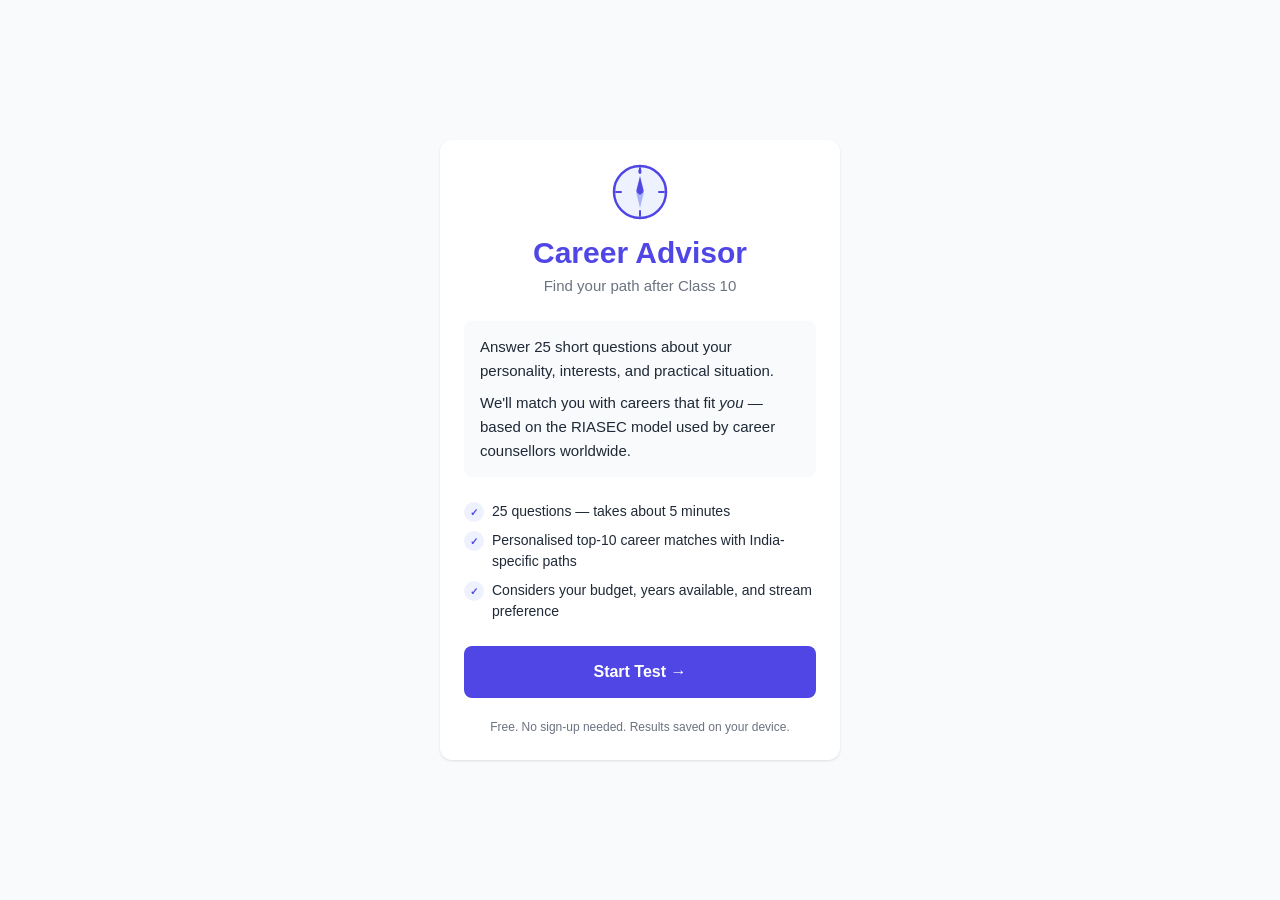
==== index.html @ 5b6258b9 "Initial commit: Career Compass — Class 10 career advisor app - 457 professions parsed from professio" ====
<!DOCTYPE html>
<html lang="en">
<head>
  <meta charset="UTF-8">
  <meta name="viewport" content="width=device-width, initial-scale=1.0">
  <meta name="description" content="Career Advisor — Find your path after Class 10. A free career aptitude test for Indian students.">
  <title>Career Advisor — Find your path after Class 10</title>
  <link rel="stylesheet" href="styles/main.css">
  <style>
    /* Landing-specific tweaks */
    .hero-icon { color: var(--primary); margin-bottom: 0.5rem; }
    .start-link { display: block; text-decoration: none; }
    .features {
      display: flex;
      flex-direction: column;
      gap: 0.5rem;
      margin-bottom: 1.5rem;
      text-align: left;
    }
    .feature-item {
      display: flex;
      align-items: flex-start;
      gap: 0.5rem;
      font-size: 0.875rem;
      color: var(--text);
    }
    .feature-icon {
      flex-shrink: 0;
      width: 20px;
      height: 20px;
      background: var(--primary-light);
      border-radius: 50%;
      display: flex;
      align-items: center;
      justify-content: center;
      font-size: 0.625rem;
      color: var(--primary);
      font-weight: 700;
      margin-top: 1px;
    }
    .footer-note {
      font-size: 0.75rem;
      color: var(--muted);
      margin-top: 1.25rem;
    }
  </style>
</head>
<body>
  <div class="page-center">
    <div class="card landing-card">

      <!-- Compass SVG Logo -->
      <div class="logo-wrap hero-icon">
        <svg width="56" height="56" viewBox="0 0 56 56" fill="none" xmlns="http://www.w3.org/2000/svg" aria-hidden="true">
          <circle cx="28" cy="28" r="26" stroke="#4F46E5" stroke-width="2.5" fill="#EEF2FF"/>
          <circle cx="28" cy="28" r="3" fill="#4F46E5"/>
          <!-- Outer ring tick marks -->
          <line x1="28" y1="4"  x2="28" y2="9"  stroke="#4F46E5" stroke-width="2" stroke-linecap="round"/>
          <line x1="28" y1="47" x2="28" y2="52" stroke="#4F46E5" stroke-width="2" stroke-linecap="round"/>
          <line x1="4"  y1="28" x2="9"  y2="28" stroke="#4F46E5" stroke-width="2" stroke-linecap="round"/>
          <line x1="47" y1="28" x2="52" y2="28" stroke="#4F46E5" stroke-width="2" stroke-linecap="round"/>
          <!-- Compass needle — north (indigo) -->
          <polygon points="28,12 24,28 28,25 32,28" fill="#4F46E5"/>
          <!-- Compass needle — south (muted) -->
          <polygon points="28,44 24,28 28,31 32,28" fill="#A5B4FC"/>
          <!-- N label -->
          <text x="28" y="8.5" text-anchor="middle" font-size="4.5" font-weight="700" fill="#4F46E5" font-family="system-ui,sans-serif">N</text>
        </svg>
      </div>

      <h1 class="app-name">Career Advisor</h1>
      <p class="tagline">Find your path after Class 10</p>

      <div class="description">
        <p>Answer 25 short questions about your personality, interests, and practical situation.</p>
        <p>We'll match you with careers that fit <em>you</em> — based on the RIASEC model used by career counsellors worldwide.</p>
      </div>

      <div class="features">
        <div class="feature-item">
          <div class="feature-icon">✓</div>
          <span>25 questions — takes about 5 minutes</span>
        </div>
        <div class="feature-item">
          <div class="feature-icon">✓</div>
          <span>Personalised top-10 career matches with India-specific paths</span>
        </div>
        <div class="feature-item">
          <div class="feature-icon">✓</div>
          <span>Considers your budget, years available, and stream preference</span>
        </div>
      </div>

      <a href="test.html" class="btn-primary start-link">Start Test &rarr;</a>

      <p class="footer-note">Free. No sign-up needed. Results saved on your device.</p>
    </div>
  </div>
</body>
</html>
---- styles/main.css ----
/* ===== RESET ===== */
*, *::before, *::after {
  box-sizing: border-box;
  margin: 0;
  padding: 0;
}

/* ===== VARIABLES ===== */
:root {
  --primary: #4F46E5;
  --primary-dark: #3730A3;
  --primary-light: #EEF2FF;
  --text: #1F2937;
  --muted: #6B7280;
  --border: #E5E7EB;
  --bg: #F9FAFB;
  --white: #FFFFFF;
  --radius: 12px;
  --radius-sm: 8px;
  --shadow: 0 1px 3px rgba(0,0,0,0.08), 0 1px 2px rgba(0,0,0,0.04);
  --shadow-md: 0 4px 6px rgba(0,0,0,0.07), 0 2px 4px rgba(0,0,0,0.06);
}

/* ===== BASE ===== */
html {
  font-size: 16px;
  -webkit-text-size-adjust: 100%;
}

body {
  font-family: -apple-system, BlinkMacSystemFont, 'Segoe UI', Roboto, 'Helvetica Neue', Arial, sans-serif;
  color: var(--text);
  background: var(--bg);
  line-height: 1.5;
  min-height: 100vh;
}

/* ===== LAYOUT ===== */
.container {
  max-width: 640px;
  margin: 0 auto;
  padding: 1rem;
}

.page-center {
  min-height: 100vh;
  display: flex;
  flex-direction: column;
  align-items: center;
  justify-content: center;
  padding: 1rem;
}

/* ===== CARD ===== */
.card {
  background: var(--white);
  border-radius: var(--radius);
  box-shadow: var(--shadow);
  padding: 1.5rem;
}

.card + .card {
  margin-top: 1rem;
}

/* ===== TYPOGRAPHY ===== */
h1 { font-size: 1.75rem; font-weight: 700; line-height: 1.2; }
h2 { font-size: 1.25rem; font-weight: 600; line-height: 1.3; }
h3 { font-size: 1rem; font-weight: 600; }
p  { color: var(--muted); }

/* ===== BUTTONS ===== */
.btn-primary {
  display: block;
  width: 100%;
  background: var(--primary);
  color: var(--white);
  border: none;
  border-radius: var(--radius-sm);
  padding: 0.875rem 1.5rem;
  font-size: 1rem;
  font-weight: 600;
  cursor: pointer;
  text-align: center;
  text-decoration: none;
  transition: background 0.15s ease, transform 0.1s ease;
  -webkit-tap-highlight-color: transparent;
}

.btn-primary:hover  { background: var(--primary-dark); }
.btn-primary:active { transform: scale(0.98); }
.btn-primary:disabled {
  background: var(--border);
  color: var(--muted);
  cursor: not-allowed;
  transform: none;
}

.btn-secondary {
  display: inline-flex;
  align-items: center;
  gap: 0.375rem;
  background: transparent;
  color: var(--primary);
  border: 1.5px solid var(--primary);
  border-radius: var(--radius-sm);
  padding: 0.625rem 1.25rem;
  font-size: 0.9375rem;
  font-weight: 500;
  cursor: pointer;
  text-decoration: none;
  transition: background 0.15s ease;
  -webkit-tap-highlight-color: transparent;
}

.btn-secondary:hover { background: var(--primary-light); }

.btn-ghost {
  display: inline-flex;
  align-items: center;
  gap: 0.25rem;
  background: transparent;
  color: var(--muted);
  border: none;
  padding: 0.5rem 0.75rem;
  font-size: 0.9375rem;
  cursor: pointer;
  border-radius: var(--radius-sm);
  transition: color 0.15s ease, background 0.15s ease;
  -webkit-tap-highlight-color: transparent;
}

.btn-ghost:hover { color: var(--text); background: var(--border); }

/* ===== OPTION CARDS (radio pills) ===== */
.options-list {
  display: flex;
  flex-direction: column;
  gap: 0.625rem;
  margin-top: 1rem;
}

.option-item {
  position: relative;
}

.option-item input[type="radio"] {
  position: absolute;
  opacity: 0;
  width: 0;
  height: 0;
  pointer-events: none;
}

.option-item label {
  display: flex;
  align-items: center;
  gap: 0.75rem;
  border: 2px solid var(--border);
  border-radius: var(--radius-sm);
  padding: 0.75rem 1rem;
  cursor: pointer;
  transition: border-color 0.15s ease, background 0.15s ease, box-shadow 0.15s ease;
  font-size: 0.9375rem;
  color: var(--text);
  user-select: none;
  -webkit-user-select: none;
  -webkit-tap-highlight-color: transparent;
}

.option-item label:hover {
  border-color: var(--primary);
  background: var(--primary-light);
}

.option-item input[type="radio"]:checked + label {
  border-color: var(--primary);
  background: var(--primary-light);
  box-shadow: 0 0 0 3px rgba(79, 70, 229, 0.12);
  color: var(--primary-dark);
  font-weight: 500;
}

/* Radio dot indicator */
.option-item label::before {
  content: '';
  flex-shrink: 0;
  width: 18px;
  height: 18px;
  border-radius: 50%;
  border: 2px solid var(--border);
  background: var(--white);
  transition: border-color 0.15s ease, background 0.15s ease;
}

.option-item input[type="radio"]:checked + label::before {
  border-color: var(--primary);
  background: var(--primary);
  box-shadow: inset 0 0 0 3px var(--white);
}

/* Personality pill variant — same as above, slight styling */
.options-personality .option-item label {
  border-radius: 999px;
}

/* ===== PROGRESS BAR ===== */
.progress-wrapper {
  margin-bottom: 1.5rem;
}

.progress-label {
  display: flex;
  justify-content: space-between;
  font-size: 0.8125rem;
  color: var(--muted);
  margin-bottom: 0.375rem;
}

.progress-track {
  height: 6px;
  background: var(--border);
  border-radius: 999px;
  overflow: hidden;
}

.progress-fill {
  height: 100%;
  background: var(--primary);
  border-radius: 999px;
  transition: width 0.3s ease;
}

/* ===== QUESTION AREA ===== */
.question-number {
  font-size: 0.8125rem;
  font-weight: 600;
  color: var(--primary);
  text-transform: uppercase;
  letter-spacing: 0.05em;
  margin-bottom: 0.5rem;
}

.question-text {
  font-size: 1.0625rem;
  font-weight: 500;
  color: var(--text);
  line-height: 1.55;
}

.question-type-label {
  display: inline-block;
  font-size: 0.75rem;
  color: var(--muted);
  background: var(--bg);
  border: 1px solid var(--border);
  border-radius: 999px;
  padding: 0.125rem 0.625rem;
  margin-bottom: 0.75rem;
}

/* ===== NAV BUTTONS ===== */
.nav-buttons {
  display: flex;
  gap: 0.75rem;
  margin-top: 1.5rem;
}

.nav-buttons .btn-primary {
  flex: 1;
}

/* ===== LANDING PAGE ===== */
.landing-card {
  width: 100%;
  max-width: 400px;
  text-align: center;
}

.logo-wrap {
  margin-bottom: 1.25rem;
}

.app-name {
  font-size: 1.875rem;
  font-weight: 800;
  color: var(--primary);
  margin-bottom: 0.25rem;
}

.tagline {
  font-size: 0.9375rem;
  color: var(--muted);
  margin-bottom: 1.5rem;
}

.description {
  font-size: 0.9375rem;
  color: var(--muted);
  text-align: left;
  background: var(--bg);
  border-radius: var(--radius-sm);
  padding: 0.875rem 1rem;
  margin-bottom: 1.5rem;
  line-height: 1.6;
}

.description p {
  color: var(--text);
}

.description p + p {
  margin-top: 0.5rem;
}

/* ===== RESULT PAGE ===== */
.result-header {
  text-align: center;
  padding: 1.5rem 1rem;
}

.result-header h1 {
  font-size: 1.5rem;
  color: var(--text);
}

.result-header p {
  margin-top: 0.25rem;
  font-size: 0.9375rem;
}

/* RIASEC Chart */
.riasec-chart {
  display: flex;
  align-items: flex-end;
  gap: 0.5rem;
  height: 140px;
  padding-bottom: 2rem;
  position: relative;
}

.riasec-bar-wrap {
  flex: 1;
  display: flex;
  flex-direction: column;
  align-items: center;
  justify-content: flex-end;
  height: 100%;
  gap: 0.375rem;
}

.riasec-bar {
  width: 100%;
  min-height: 4px;
  border-radius: 4px 4px 0 0;
  transition: height 0.5s ease;
}

.riasec-bar-label {
  font-size: 0.75rem;
  font-weight: 700;
  color: var(--muted);
  position: absolute;
  bottom: 0;
}

.riasec-pct {
  font-size: 0.6875rem;
  color: var(--muted);
}

.riasec-dim-label {
  font-size: 0.8125rem;
  font-weight: 700;
  color: var(--text);
}

/* Career Cards */
.career-cards {
  display: flex;
  flex-direction: column;
  gap: 0.75rem;
}

.career-card {
  background: var(--white);
  border: 1px solid var(--border);
  border-radius: var(--radius);
  padding: 1rem 1.125rem;
  box-shadow: var(--shadow);
}

.career-card-header {
  display: flex;
  align-items: flex-start;
  justify-content: space-between;
  gap: 0.5rem;
  margin-bottom: 0.5rem;
}

.career-name {
  font-size: 1rem;
  font-weight: 600;
  color: var(--text);
  line-height: 1.3;
}

.career-rank {
  font-size: 1.25rem;
  font-weight: 700;
  color: var(--primary);
  flex-shrink: 0;
}

.badge {
  display: inline-block;
  font-size: 0.6875rem;
  font-weight: 600;
  padding: 0.1875rem 0.625rem;
  border-radius: 999px;
  letter-spacing: 0.025em;
  margin-bottom: 0.5rem;
}

.career-score-row {
  display: flex;
  align-items: center;
  gap: 0.625rem;
  margin-bottom: 0.625rem;
}

.score-track {
  flex: 1;
  height: 6px;
  background: var(--border);
  border-radius: 999px;
  overflow: hidden;
}

.score-bar {
  height: 100%;
  border-radius: 999px;
  background: var(--primary);
  transition: width 0.5s ease;
}

.score-pct {
  font-size: 0.8125rem;
  font-weight: 600;
  color: var(--primary);
  min-width: 2.5rem;
  text-align: right;
}

.career-path {
  font-size: 0.8125rem;
  color: var(--muted);
  line-height: 1.4;
}

.career-meta {
  display: flex;
  align-items: center;
  gap: 0.75rem;
  margin-top: 0.375rem;
  flex-wrap: wrap;
}

.career-meta-item {
  display: flex;
  align-items: center;
  gap: 0.25rem;
  font-size: 0.75rem;
  color: var(--muted);
}

.stretch-reason {
  display: flex;
  align-items: center;
  gap: 0.375rem;
  font-size: 0.75rem;
  color: #B45309;
  background: #FEF3C7;
  border-radius: 6px;
  padding: 0.3rem 0.625rem;
  margin-top: 0.5rem;
  flex-wrap: wrap;
}

/* Collapsible section */
.collapsible-header {
  display: flex;
  align-items: center;
  justify-content: space-between;
  cursor: pointer;
  user-select: none;
  -webkit-user-select: none;
  -webkit-tap-highlight-color: transparent;
  padding: 0.25rem 0;
}

.collapsible-header h2 {
  font-size: 1.125rem;
}

.collapsible-chevron {
  font-size: 1rem;
  color: var(--muted);
  transition: transform 0.25s ease;
}

.collapsible-header[aria-expanded="true"] .collapsible-chevron {
  transform: rotate(180deg);
}

.collapsible-body {
  overflow: hidden;
  transition: max-height 0.3s ease, opacity 0.3s ease;
  max-height: 0;
  opacity: 0;
}

.collapsible-body.open {
  max-height: 3000px;
  opacity: 1;
}

/* Save Form */
.save-form {
  display: flex;
  flex-direction: column;
  gap: 0.75rem;
}

.form-field {
  display: flex;
  flex-direction: column;
  gap: 0.3125rem;
}

.form-field label {
  font-size: 0.875rem;
  font-weight: 500;
  color: var(--text);
}

.form-field input {
  border: 1.5px solid var(--border);
  border-radius: var(--radius-sm);
  padding: 0.6875rem 0.875rem;
  font-size: 1rem;
  color: var(--text);
  background: var(--white);
  transition: border-color 0.15s ease, box-shadow 0.15s ease;
  outline: none;
  width: 100%;
}

.form-field input:focus {
  border-color: var(--primary);
  box-shadow: 0 0 0 3px rgba(79, 70, 229, 0.12);
}

.form-field input::placeholder {
  color: var(--muted);
}

.save-status {
  margin-top: 0.5rem;
  font-size: 0.875rem;
  text-align: center;
  min-height: 1.5rem;
}

.save-status.success { color: #059669; }
.save-status.error   { color: #DC2626; }

.section-title {
  font-size: 1.125rem;
  font-weight: 600;
  color: var(--text);
  margin-bottom: 0.875rem;
}

.section-divider {
  height: 1px;
  background: var(--border);
  margin: 0.5rem 0 1rem;
}

/* ===== TEST PAGE HEADER ===== */
.test-header {
  display: flex;
  align-items: center;
  justify-content: space-between;
  margin-bottom: 1.5rem;
}

.test-header .app-logo {
  font-weight: 700;
  color: var(--primary);
  font-size: 1rem;
}

/* ===== UTILITY ===== */
.text-muted  { color: var(--muted); }
.text-center { text-align: center; }
.mt-1  { margin-top: 0.5rem; }
.mt-2  { margin-top: 1rem; }
.mt-3  { margin-top: 1.5rem; }
.mb-1  { margin-bottom: 0.5rem; }
.mb-2  { margin-bottom: 1rem; }
.hidden { display: none !important; }

/* Loading spinner */
.spinner {
  display: inline-block;
  width: 2rem;
  height: 2rem;
  border: 3px solid var(--border);
  border-top-color: var(--primary);
  border-radius: 50%;
  animation: spin 0.7s linear infinite;
}

@keyframes spin {
  to { transform: rotate(360deg); }
}

.loading-state {
  text-align: center;
  padding: 3rem 1rem;
}

/* ===== RESPONSIVE (320–640px fine, no horiz scroll) ===== */
@media (max-width: 400px) {
  h1 { font-size: 1.5rem; }
  .app-name { font-size: 1.625rem; }
  .card { padding: 1.125rem; }
  .career-card { padding: 0.875rem; }
}

@media (min-width: 480px) {
  .nav-buttons .btn-primary {
    width: auto;
    flex: 1;
  }
}
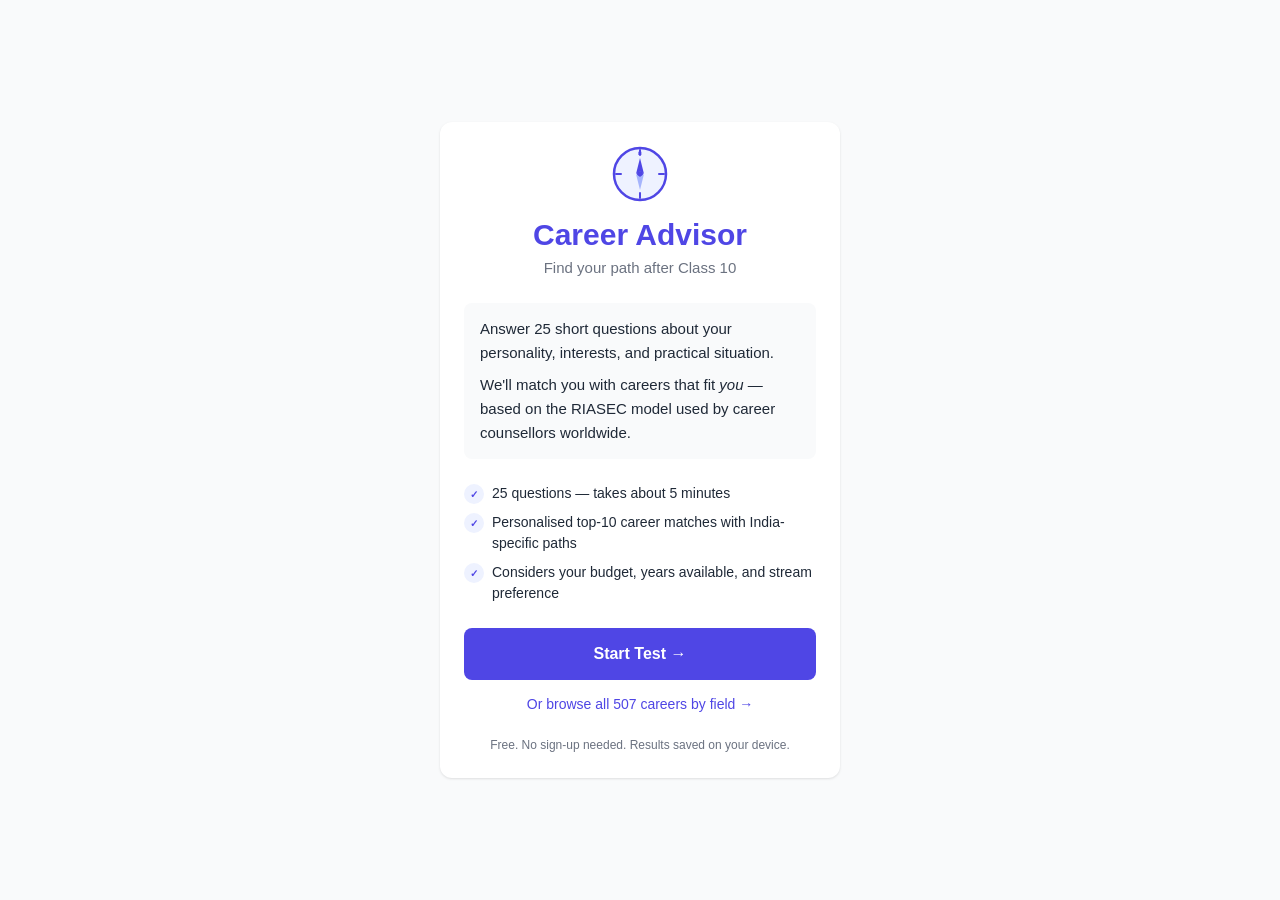
==== commit 8344bd50: "feat: migrate off Supabase to Neon + FastAPI backend, upgrade AI, programmatic SEO Backend (backend/" ====
--- a/index.html
+++ b/index.html
@@ -1,10 +1,90 @@
 <!DOCTYPE html>
 <html lang="en">
 <head>
+  <!-- Google tag (gtag.js) -->
+  <script async src="https://www.googletagmanager.com/gtag/js?id=G-W50KH3VDVE"></script>
+  <script>
+    window.dataLayer = window.dataLayer || [];
+    function gtag(){dataLayer.push(arguments);}
+    gtag('js', new Date());
+    gtag('config', 'G-W50KH3VDVE');
+  </script>
   <meta charset="UTF-8">
   <meta name="viewport" content="width=device-width, initial-scale=1.0">
-  <meta name="description" content="Career Advisor — Find your path after Class 10. A free career aptitude test for Indian students.">
-  <title>Career Advisor — Find your path after Class 10</title>
+  <!-- Google Search Console: paste the meta tag from Settings > Ownership verification here.
+       Example: <meta name="google-site-verification" content="YOUR_TOKEN"> -->
+  <link rel="manifest" href="manifest.json">
+  <meta name="theme-color" content="#4F46E5">
+  <meta name="apple-mobile-web-app-capable" content="yes">
+  <meta name="description" content="Free RIASEC career aptitude test for Indian Class 9–10 students. Discover your best career path from 507 Indian professions in 10 minutes.">
+  <meta name="keywords" content="career test India, free career aptitude test Class 10, RIASEC test free India, career guidance for students India, best career after 10th grade, career counselling online free, career options after Class 10, career quiz India, aptitude test for students India, free career assessment India, career planning tool India, what career suits me India, career after 10th, career guidance India">
+  <meta name="author" content="Career Compass">
+  <link rel="canonical" href="https://akshaynikhare.github.io/career-compass/">
+  <meta property="og:type" content="website">
+  <meta property="og:site_name" content="Career Compass">
+  <meta property="og:title" content="Career Compass — Free Career Aptitude Test for Class 10 Students">
+  <meta property="og:description" content="Free RIASEC career aptitude test for Indian Class 9–10 students. Discover your best career path from 507 Indian professions in 10 minutes.">
+  <meta property="og:url" content="https://akshaynikhare.github.io/career-compass/">
+  <meta property="og:image" content="https://akshaynikhare.github.io/career-compass/icons/og-image.png">
+  <meta property="og:image:width" content="1200">
+  <meta property="og:image:height" content="630">
+  <meta name="twitter:card" content="summary_large_image">
+  <meta name="twitter:title" content="Career Compass — Free Career Aptitude Test for Class 10 Students">
+  <meta name="twitter:description" content="Free RIASEC career aptitude test for Indian Class 9–10 students. Discover your best career path from 507 Indian professions in 10 minutes.">
+  <meta name="twitter:image" content="https://akshaynikhare.github.io/career-compass/icons/og-image.png">
+  <script type="application/ld+json">
+  {
+    "@context": "https://schema.org",
+    "@type": "WebApplication",
+    "name": "Career Compass",
+    "url": "https://akshaynikhare.github.io/career-compass/",
+    "description": "Free RIASEC career aptitude test for Indian Class 9-10 students. Discover your best career path from 507 Indian professions.",
+    "applicationCategory": "EducationalApplication",
+    "operatingSystem": "Any",
+    "offers": { "@type": "Offer", "price": "0", "priceCurrency": "INR" },
+    "audience": {
+      "@type": "EducationalAudience",
+      "educationalRole": "student",
+      "audienceType": "Class 9-10 students, age 14-16"
+    },
+    "inLanguage": "en-IN",
+    "creator": { "@type": "Person", "name": "Akshay Nikhare" },
+    "featureList": [
+      "45-question RIASEC personality assessment",
+      "507 Indian professions with salary and path data",
+      "Multi-domain career matching",
+      "AI-powered domain ranking",
+      "Offline-capable PWA",
+      "Free, no signup required"
+    ]
+  }
+  </script>
+  <script type="application/ld+json">
+  {
+    "@context": "https://schema.org",
+    "@type": "WebSite",
+    "name": "Career Compass",
+    "url": "https://akshaynikhare.github.io/career-compass/",
+    "inLanguage": "en-IN",
+    "potentialAction": {
+      "@type": "SearchAction",
+      "target": "https://akshaynikhare.github.io/career-compass/careers/index.html?q={search_term_string}",
+      "query-input": "required name=search_term_string"
+    }
+  }
+  </script>
+  <script type="application/ld+json">
+  {
+    "@context": "https://schema.org",
+    "@type": "Organization",
+    "name": "Career Compass",
+    "url": "https://akshaynikhare.github.io/career-compass/",
+    "logo": "https://akshaynikhare.github.io/career-compass/icons/og-image.png",
+    "description": "Free RIASEC career aptitude test and career guidance for Indian Class 9-10 students.",
+    "founder": { "@type": "Person", "name": "Akshay Nikhare" }
+  }
+  </script>
+  <title>Career Compass — Free Career Aptitude Test for Class 10 Students</title>
   <link rel="stylesheet" href="styles/main.css">
   <style>
     /* Landing-specific tweaks */
@@ -93,8 +173,16 @@
 
       <a href="test.html" class="btn-primary start-link">Start Test &rarr;</a>
 
+      <p style="margin-top:0.75rem;"><a href="careers/index.html" style="color:var(--primary); font-size:0.875rem; text-decoration:none;">Or browse all 507 careers by field &rarr;</a></p>
+
       <p class="footer-note">Free. No sign-up needed. Results saved on your device.</p>
     </div>
   </div>
+  <script>
+    if ('serviceWorker' in navigator) {
+      navigator.serviceWorker.register('sw.js').catch(function(){});
+    }
+  </script>
+  <script src="src/i18n.js"></script>
 </body>
 </html>
--- a/styles/main.css
+++ b/styles/main.css
@@ -19,6 +19,8 @@
   --radius-sm: 8px;
   --shadow: 0 1px 3px rgba(0,0,0,0.08), 0 1px 2px rgba(0,0,0,0.04);
   --shadow-md: 0 4px 6px rgba(0,0,0,0.07), 0 2px 4px rgba(0,0,0,0.06);
+  --border-interactive: 2px;
+  --border-structural: 1px;
 }
 
 /* ===== BASE ===== */
@@ -102,7 +104,7 @@
   gap: 0.375rem;
   background: transparent;
   color: var(--primary);
-  border: 1.5px solid var(--primary);
+  border: var(--border-interactive) solid var(--primary);
   border-radius: var(--radius-sm);
   padding: 0.625rem 1.25rem;
   font-size: 0.9375rem;
@@ -156,7 +158,7 @@
   display: flex;
   align-items: center;
   gap: 0.75rem;
-  border: 2px solid var(--border);
+  border: var(--border-interactive) solid var(--border);
   border-radius: var(--radius-sm);
   padding: 0.75rem 1rem;
   cursor: pointer;
@@ -188,7 +190,7 @@
   width: 18px;
   height: 18px;
   border-radius: 50%;
-  border: 2px solid var(--border);
+  border: var(--border-interactive) solid var(--border);
   background: var(--white);
   transition: border-color 0.15s ease, background 0.15s ease;
 }
@@ -253,7 +255,7 @@
   font-size: 0.75rem;
   color: var(--muted);
   background: var(--bg);
-  border: 1px solid var(--border);
+  border: var(--border-structural) solid var(--border);
   border-radius: 999px;
   padding: 0.125rem 0.625rem;
   margin-bottom: 0.75rem;
@@ -384,7 +386,7 @@
 
 .career-card {
   background: var(--white);
-  border: 1px solid var(--border);
+  border: var(--border-structural) solid var(--border);
   border-radius: var(--radius);
   padding: 1rem 1.125rem;
   box-shadow: var(--shadow);
@@ -487,6 +489,44 @@
   flex-wrap: wrap;
 }
 
+/* AI reason tag inside domain header */
+.domain-ai-reason {
+  font-size: 0.7rem;
+  font-weight: 400;
+  opacity: 0.85;
+  font-style: italic;
+  margin-left: auto;
+  text-align: right;
+  max-width: 55%;
+  line-height: 1.3;
+}
+
+/* Domain-grouped career view */
+.domain-group {
+  margin-bottom: 1rem;
+}
+.domain-group:last-child {
+  margin-bottom: 0;
+}
+.domain-group-header {
+  display: flex;
+  align-items: center;
+  gap: 0.5rem;
+  margin-bottom: 0.5rem;
+  padding: 0.375rem 0.75rem;
+  border-radius: var(--radius-sm);
+  border-left: 4px solid currentColor;
+}
+.domain-group-header-title {
+  font-size: 0.875rem;
+  font-weight: 700;
+}
+.domain-group-cards {
+  display: flex;
+  flex-direction: column;
+  gap: 0.5rem;
+}
+
 /* Collapsible section */
 .collapsible-header {
   display: flex;
@@ -545,7 +585,7 @@
 }
 
 .form-field input {
-  border: 1.5px solid var(--border);
+  border: var(--border-interactive) solid var(--border);
   border-radius: var(--radius-sm);
   padding: 0.6875rem 0.875rem;
   font-size: 1rem;
@@ -646,3 +686,222 @@
     flex: 1;
   }
 }
+
+/* Career card layout — rank inline, badge below name */
+.career-name-block {
+  flex: 1;
+}
+
+.career-name-row {
+  display: flex;
+  align-items: baseline;
+  gap: 0.5rem;
+  margin-bottom: 0.25rem;
+}
+
+.career-rank {
+  font-size: 0.8125rem;
+  font-weight: 700;
+  color: var(--muted);
+  flex-shrink: 0;
+}
+
+.career-summary {
+  font-size: 0.8125rem;
+  color: var(--muted);
+  font-style: italic;
+  line-height: 1.4;
+  margin-bottom: 0.375rem;
+  margin-top: 0.375rem;
+}
+
+/* ===== EXPLORE (GRAPH) PAGE ===== */
+.graph-canvas {
+  width: 100%;
+  height: 70vh;
+  min-height: 400px;
+  display: block;
+  background: var(--bg);
+  border-radius: var(--radius);
+  border: var(--border-structural) solid var(--border);
+  overflow: hidden;
+  cursor: grab;
+}
+
+.graph-canvas:active { cursor: grabbing; }
+
+.graph-node {
+  cursor: pointer;
+}
+
+.graph-node circle {
+  stroke: var(--white);
+  stroke-width: 2px;
+  transition: r 0.15s ease;
+}
+
+.graph-node text {
+  font-size: 11px;
+  font-family: -apple-system, BlinkMacSystemFont, 'Segoe UI', Roboto, sans-serif;
+  fill: var(--text);
+  pointer-events: none;
+  text-anchor: middle;
+}
+
+.graph-link {
+  stroke: var(--border);
+  stroke-opacity: 0.7;
+  stroke-width: 1.5px;
+  fill: none;
+}
+
+.graph-tooltip {
+  position: absolute;
+  background: var(--white);
+  border: var(--border-structural) solid var(--border);
+  border-radius: var(--radius-sm);
+  box-shadow: var(--shadow-md);
+  padding: 0.75rem 1rem;
+  max-width: 240px;
+  pointer-events: none;
+  opacity: 0;
+  transition: opacity 0.15s ease;
+  z-index: 10;
+}
+
+.graph-tooltip.visible { opacity: 1; pointer-events: auto; }
+
+.graph-tooltip-name {
+  font-size: 0.9375rem;
+  font-weight: 600;
+  color: var(--text);
+  margin-bottom: 0.375rem;
+}
+
+.graph-tooltip-summary {
+  font-size: 0.8125rem;
+  color: var(--muted);
+  line-height: 1.4;
+  margin-bottom: 0.625rem;
+}
+
+.graph-legend {
+  display: flex;
+  flex-wrap: wrap;
+  gap: 0.75rem;
+  margin-top: 0.75rem;
+  font-size: 0.8125rem;
+  color: var(--muted);
+}
+
+.graph-legend-item {
+  display: flex;
+  align-items: center;
+  gap: 0.375rem;
+}
+
+.graph-legend-dot {
+  width: 10px;
+  height: 10px;
+  border-radius: 50%;
+  flex-shrink: 0;
+}
+
+/* ===== TIMELINE PAGE ===== */
+.timeline-scroll-wrap {
+  overflow-x: auto;
+  overflow-y: visible;
+  padding: 1rem 0;
+  -webkit-overflow-scrolling: touch;
+}
+
+.timeline-svg {
+  display: block;
+  min-width: 100%;
+}
+
+.timeline-stage {
+  cursor: default;
+}
+
+.timeline-stage circle {
+  fill: var(--white);
+  stroke: var(--primary);
+  stroke-width: 2.5px;
+  transition: r 0.15s ease;
+}
+
+.timeline-stage.active circle {
+  fill: var(--primary);
+}
+
+.timeline-stage-label {
+  font-size: 12px;
+  font-family: -apple-system, BlinkMacSystemFont, 'Segoe UI', Roboto, sans-serif;
+  fill: var(--text);
+  font-weight: 500;
+  text-anchor: middle;
+}
+
+.timeline-year-label {
+  font-size: 11px;
+  font-family: -apple-system, BlinkMacSystemFont, 'Segoe UI', Roboto, sans-serif;
+  fill: var(--muted);
+  text-anchor: middle;
+}
+
+.timeline-connector {
+  stroke: var(--primary);
+  stroke-width: 2px;
+  stroke-opacity: 0.4;
+  fill: none;
+}
+
+.timeline-select-wrap {
+  margin-bottom: 1rem;
+}
+
+.timeline-select-wrap label {
+  display: block;
+  font-size: 0.875rem;
+  font-weight: 500;
+  color: var(--text);
+  margin-bottom: 0.375rem;
+}
+
+.timeline-select {
+  border: var(--border-interactive) solid var(--border);
+  border-radius: var(--radius-sm);
+  padding: 0.5rem 0.75rem;
+  font-size: 0.9375rem;
+  color: var(--text);
+  background: var(--white);
+  width: 100%;
+  cursor: pointer;
+  outline: none;
+  transition: border-color 0.15s ease, box-shadow 0.15s ease;
+}
+
+.timeline-select:focus {
+  border-color: var(--primary);
+  box-shadow: 0 0 0 3px rgba(79, 70, 229, 0.12);
+}
+
+/* ===== PRINT STYLES ===== */
+@media print {
+  body * { visibility: hidden; }
+  #print-summary, #print-summary * { visibility: visible; }
+  #print-summary {
+    position: fixed;
+    top: 0; left: 0;
+    width: 100%;
+    padding: 2rem;
+    border: none !important;
+    background: white !important;
+  }
+}
+
+/* ===== RESULT2 (DEEP DIVE WINNER) ===== */
+#winner-conf-bar {
+  background: linear-gradient(90deg, #4F46E5, #7C3AED);
+}
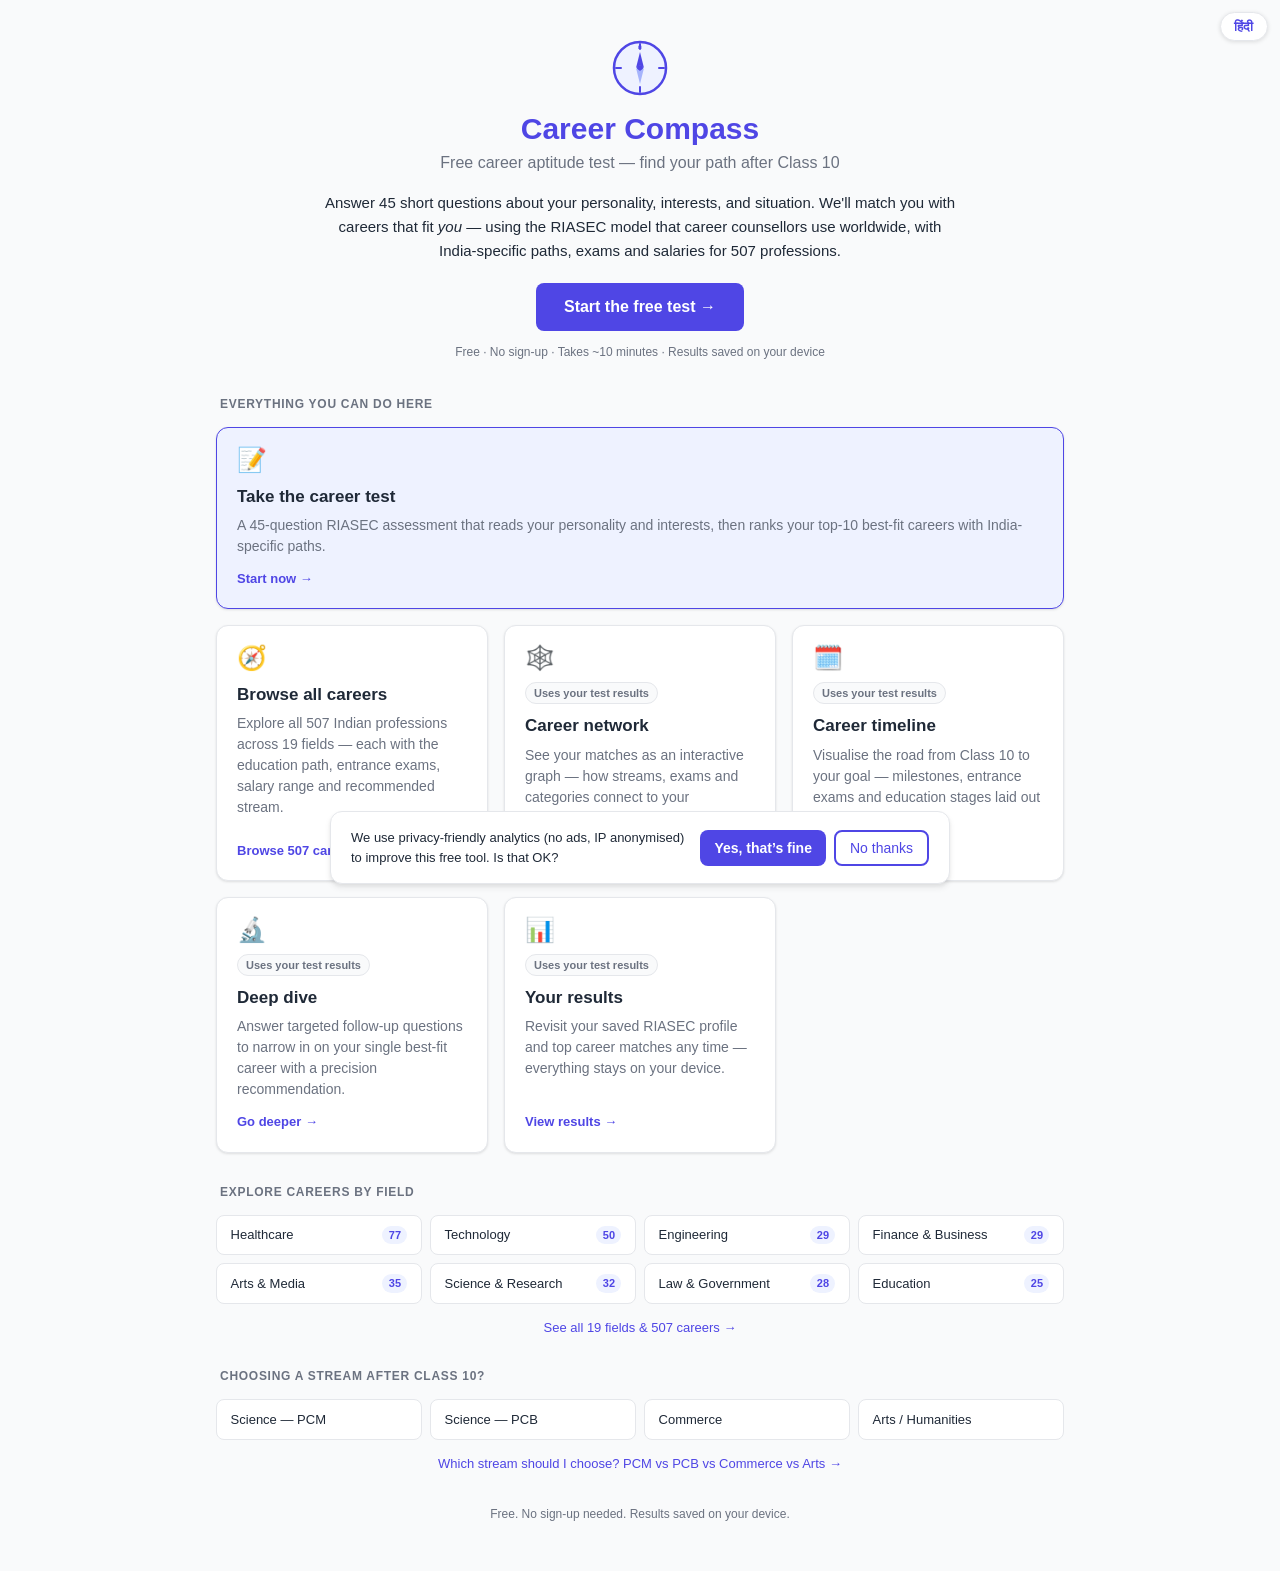
==== commit a3c83c00: "feat: enhance accessibility and dark mode support; update service worker cache version - Added dark " ====
--- a/index.html
+++ b/index.html
@@ -1,27 +1,28 @@
 <!DOCTYPE html>
-<html lang="en">
+<html lang="en-IN">
 <head>
-  <!-- Google tag (gtag.js) -->
-  <script async src="https://www.googletagmanager.com/gtag/js?id=G-W50KH3VDVE"></script>
-  <script>
-    window.dataLayer = window.dataLayer || [];
-    function gtag(){dataLayer.push(arguments);}
-    gtag('js', new Date());
-    gtag('config', 'G-W50KH3VDVE');
-  </script>
   <meta charset="UTF-8">
   <meta name="viewport" content="width=device-width, initial-scale=1.0">
   <!-- Google Search Console: paste the meta tag from Settings > Ownership verification here.
        Example: <meta name="google-site-verification" content="YOUR_TOKEN"> -->
   <link rel="manifest" href="manifest.json">
-  <meta name="theme-color" content="#4F46E5">
+  <meta name="theme-color" content="#4F46E5" media="(prefers-color-scheme: light)">
+  <meta name="theme-color" content="#111827" media="(prefers-color-scheme: dark)">
+  <meta name="color-scheme" content="light dark">
   <meta name="apple-mobile-web-app-capable" content="yes">
+  <meta name="mobile-web-app-capable" content="yes">
+  <link rel="icon" href="icons/favicon.ico" sizes="any">
+  <link rel="icon" type="image/png" sizes="32x32" href="icons/favicon-32.png">
+  <link rel="icon" type="image/png" sizes="16x16" href="icons/favicon-16.png">
+  <link rel="icon" type="image/svg+xml" href="icons/icon-192.svg">
+  <link rel="apple-touch-icon" href="icons/apple-touch-icon.png">
   <meta name="description" content="Free RIASEC career aptitude test for Indian Class 9–10 students. Discover your best career path from 507 Indian professions in 10 minutes.">
   <meta name="keywords" content="career test India, free career aptitude test Class 10, RIASEC test free India, career guidance for students India, best career after 10th grade, career counselling online free, career options after Class 10, career quiz India, aptitude test for students India, free career assessment India, career planning tool India, what career suits me India, career after 10th, career guidance India">
   <meta name="author" content="Career Compass">
   <link rel="canonical" href="https://akshaynikhare.github.io/career-compass/">
   <meta property="og:type" content="website">
   <meta property="og:site_name" content="Career Compass">
+  <meta property="og:locale" content="en_IN">
   <meta property="og:title" content="Career Compass — Free Career Aptitude Test for Class 10 Students">
   <meta property="og:description" content="Free RIASEC career aptitude test for Indian Class 9–10 students. Discover your best career path from 507 Indian professions in 10 minutes.">
   <meta property="og:url" content="https://akshaynikhare.github.io/career-compass/">
@@ -84,105 +85,269 @@
     "founder": { "@type": "Person", "name": "Akshay Nikhare" }
   }
   </script>
-  <title>Career Compass — Free Career Aptitude Test for Class 10 Students</title>
+  <title data-i18n-hi="Career Compass — कक्षा 10 के छात्रों के लिए मुफ़्त करियर एप्टीट्यूड टेस्ट">Career Compass — Free Career Aptitude Test for Class 10 Students</title>
   <link rel="stylesheet" href="styles/main.css">
   <style>
-    /* Landing-specific tweaks */
+    /* ===== Home / hub layout ===== */
+    .home {
+      max-width: 880px;
+      margin: 0 auto;
+      padding: 2.5rem 1rem 3rem;
+    }
+    .home-hero { text-align: center; margin-bottom: 2.25rem; }
     .hero-icon { color: var(--primary); margin-bottom: 0.5rem; }
-    .start-link { display: block; text-decoration: none; }
-    .features {
+    .home-hero .app-name { margin-bottom: 0.25rem; }
+    .home-hero .tagline { color: var(--muted); font-size: 1rem; margin-bottom: 1rem; }
+    .home-hero .lead {
+      max-width: 40rem;
+      margin: 0 auto 1.25rem;
+      color: var(--text);
+      font-size: 0.9375rem;
+      line-height: 1.6;
+    }
+    .hero-cta {
+      display: inline-block;
+      width: auto;
+      padding: 0.75rem 1.75rem;
+      text-decoration: none;
+      font-size: 1rem;
+    }
+    .hero-note { font-size: 0.75rem; color: var(--muted); margin-top: 0.75rem; }
+
+    .home-section { margin-bottom: 2rem; }
+    .section-label {
+      font-size: 0.75rem;
+      font-weight: 700;
+      letter-spacing: 0.06em;
+      text-transform: uppercase;
+      color: var(--muted);
+      margin: 0 0.25rem 0.875rem;
+    }
+
+    /* Main-pages grid */
+    .home-grid {
+      display: grid;
+      grid-template-columns: repeat(auto-fill, minmax(240px, 1fr));
+      gap: 1rem;
+    }
+    .home-card {
       display: flex;
       flex-direction: column;
+      background: var(--white);
+      border: var(--border-structural) solid var(--border);
+      border-radius: var(--radius);
+      box-shadow: var(--shadow);
+      padding: 1.25rem;
+      text-decoration: none;
+      color: inherit;
+      transition: transform 0.12s ease, box-shadow 0.12s ease, border-color 0.12s ease;
+    }
+    .home-card:hover {
+      transform: translateY(-2px);
+      box-shadow: var(--shadow-md);
+      border-color: var(--primary);
+    }
+    .home-card:focus-visible {
+      outline: var(--border-interactive) solid var(--primary);
+      outline-offset: 2px;
+    }
+    .home-card.is-featured {
+      grid-column: 1 / -1;
+      background: var(--primary-light);
+      border-color: var(--primary);
+    }
+    .home-card .hc-emoji { font-size: 1.5rem; line-height: 1; margin-bottom: 0.75rem; }
+    .home-card h3 { font-size: 1.0625rem; color: var(--text); margin-bottom: 0.35rem; }
+    .home-card p {
+      font-size: 0.875rem;
+      line-height: 1.5;
+      color: var(--muted);
+      margin: 0 0 0.75rem;
+      flex: 1;
+    }
+    .hc-action { font-size: 0.8125rem; font-weight: 600; color: var(--primary); }
+    .hc-hint {
+      display: inline-block;
+      font-size: 0.6875rem;
+      font-weight: 600;
+      color: var(--muted);
+      background: var(--bg);
+      border: var(--border-structural) solid var(--border);
+      border-radius: 999px;
+      padding: 0.1rem 0.5rem;
+      margin-bottom: 0.6rem;
+      align-self: flex-start;
+    }
+
+    /* Popular fields nav */
+    .fields-nav-list {
+      list-style: none;
+      display: grid;
+      grid-template-columns: repeat(auto-fill, minmax(200px, 1fr));
       gap: 0.5rem;
-      margin-bottom: 1.5rem;
-      text-align: left;
-    }
-    .feature-item {
-      display: flex;
-      align-items: flex-start;
-      gap: 0.5rem;
-      font-size: 0.875rem;
-      color: var(--text);
-    }
-    .feature-icon {
-      flex-shrink: 0;
-      width: 20px;
-      height: 20px;
-      background: var(--primary-light);
-      border-radius: 50%;
+    }
+    .fields-nav-list a {
       display: flex;
       align-items: center;
-      justify-content: center;
-      font-size: 0.625rem;
+      justify-content: space-between;
+      gap: 0.375rem;
+      background: var(--white);
+      border: var(--border-structural) solid var(--border);
+      border-radius: var(--radius-sm);
+      padding: 0.6rem 0.85rem;
+      font-size: 0.8125rem;
+      font-weight: 500;
+      color: var(--text);
+      text-decoration: none;
+      transition: border-color 0.15s ease, background 0.15s ease;
+    }
+    .fields-nav-list a:hover {
+      border-color: var(--primary);
+      background: var(--primary-light);
+    }
+    .fields-nav-list a span {
+      font-size: 0.6875rem;
+      font-weight: 600;
       color: var(--primary);
-      font-weight: 700;
-      margin-top: 1px;
-    }
-    .footer-note {
+      background: var(--primary-light);
+      border-radius: 999px;
+      padding: 0.0625rem 0.4rem;
+    }
+    .fields-nav-all { margin-top: 0.875rem; font-size: 0.8125rem; text-align: center; }
+    .fields-nav-all a { color: var(--primary); text-decoration: none; font-weight: 500; }
+
+    .home-foot {
+      text-align: center;
       font-size: 0.75rem;
       color: var(--muted);
-      margin-top: 1.25rem;
+      margin-top: 2rem;
+    }
+    @media (max-width: 480px) {
+      .home { padding: 1.75rem 0.75rem 2.5rem; }
+      .home-grid { grid-template-columns: 1fr; }
     }
   </style>
+  <script src="src/analytics.js" defer></script>
+  <script src="src/consent.js" defer></script>
 </head>
 <body>
-  <div class="page-center">
-    <div class="card landing-card">
-
-      <!-- Compass SVG Logo -->
+  <a href="#main-content" class="skip-link">Skip to content</a>
+  <main class="home" id="main-content">
+
+    <!-- ===== Hero ===== -->
+    <header class="home-hero">
       <div class="logo-wrap hero-icon">
         <svg width="56" height="56" viewBox="0 0 56 56" fill="none" xmlns="http://www.w3.org/2000/svg" aria-hidden="true">
           <circle cx="28" cy="28" r="26" stroke="#4F46E5" stroke-width="2.5" fill="#EEF2FF"/>
           <circle cx="28" cy="28" r="3" fill="#4F46E5"/>
-          <!-- Outer ring tick marks -->
           <line x1="28" y1="4"  x2="28" y2="9"  stroke="#4F46E5" stroke-width="2" stroke-linecap="round"/>
           <line x1="28" y1="47" x2="28" y2="52" stroke="#4F46E5" stroke-width="2" stroke-linecap="round"/>
           <line x1="4"  y1="28" x2="9"  y2="28" stroke="#4F46E5" stroke-width="2" stroke-linecap="round"/>
           <line x1="47" y1="28" x2="52" y2="28" stroke="#4F46E5" stroke-width="2" stroke-linecap="round"/>
-          <!-- Compass needle — north (indigo) -->
           <polygon points="28,12 24,28 28,25 32,28" fill="#4F46E5"/>
-          <!-- Compass needle — south (muted) -->
           <polygon points="28,44 24,28 28,31 32,28" fill="#A5B4FC"/>
-          <!-- N label -->
           <text x="28" y="8.5" text-anchor="middle" font-size="4.5" font-weight="700" fill="#4F46E5" font-family="system-ui,sans-serif">N</text>
         </svg>
       </div>
 
-      <h1 class="app-name">Career Advisor</h1>
-      <p class="tagline">Find your path after Class 10</p>
-
-      <div class="description">
-        <p>Answer 25 short questions about your personality, interests, and practical situation.</p>
-        <p>We'll match you with careers that fit <em>you</em> — based on the RIASEC model used by career counsellors worldwide.</p>
+      <h1 class="app-name">Career Compass</h1>
+      <p class="tagline" data-i18n-hi="मुफ़्त करियर एप्टीट्यूड टेस्ट — कक्षा 10 के बाद अपना रास्ता चुनें">Free career aptitude test — find your path after Class 10</p>
+      <p class="lead" data-i18n-hi-html="अपने व्यक्तित्व, रुचियों और परिस्थिति के बारे में 45 छोटे सवालों के जवाब दें। हम आपको ऐसे करियर से मिलाएँगे जो <em>आपके</em> लिए सही हों — RIASEC मॉडल के आधार पर, जिसे दुनिया भर के करियर काउंसलर इस्तेमाल करते हैं, साथ में 507 पेशों के लिए भारत-विशिष्ट रास्ते, परीक्षाएँ और वेतन।">Answer 45 short questions about your personality, interests, and situation. We'll match you with careers that fit <em>you</em> — using the RIASEC model that career counsellors use worldwide, with India-specific paths, exams and salaries for 507 professions.</p>
+
+      <a href="test.html" class="btn-primary hero-cta" data-i18n-hi="मुफ़्त टेस्ट शुरू करें →">Start the free test &rarr;</a>
+      <p class="hero-note" data-i18n-hi="मुफ़्त · कोई साइन-अप नहीं · ~10 मिनट · नतीजे आपके डिवाइस पर सुरक्षित">Free · No sign-up · Takes ~10 minutes · Results saved on your device</p>
+    </header>
+
+    <!-- ===== Main pages / tools ===== -->
+    <section class="home-section" aria-labelledby="tools-label">
+      <h2 class="section-label" id="tools-label" data-i18n-hi="यहाँ आप क्या-क्या कर सकते हैं">Everything you can do here</h2>
+      <div class="home-grid">
+
+        <a class="home-card is-featured" href="test.html">
+          <div class="hc-emoji">📝</div>
+          <h3 data-i18n-hi="करियर टेस्ट दें">Take the career test</h3>
+          <p data-i18n-hi="45 सवालों का RIASEC मूल्यांकन जो आपके व्यक्तित्व और रुचियों को पढ़कर आपके टॉप-10 सबसे उपयुक्त करियर को भारत-विशिष्ट रास्तों के साथ रैंक करता है।">A 45-question RIASEC assessment that reads your personality and interests, then ranks your top-10 best-fit careers with India-specific paths.</p>
+          <span class="hc-action" data-i18n-hi="अभी शुरू करें →">Start now &rarr;</span>
+        </a>
+
+        <a class="home-card" href="careers/index.html">
+          <div class="hc-emoji">🧭</div>
+          <h3 data-i18n-hi="सभी करियर देखें">Browse all careers</h3>
+          <p data-i18n-hi="19 क्षेत्रों में सभी 507 भारतीय पेशों को देखें — हर एक के साथ शिक्षा का रास्ता, प्रवेश परीक्षाएँ, वेतन सीमा और सुझाई गई स्ट्रीम।">Explore all 507 Indian professions across 19 fields — each with the education path, entrance exams, salary range and recommended stream.</p>
+          <span class="hc-action" data-i18n-hi="507 करियर देखें →">Browse 507 careers &rarr;</span>
+        </a>
+
+        <a class="home-card" href="explore.html">
+          <div class="hc-emoji">🕸️</div>
+          <span class="hc-hint" data-i18n-hi="आपके टेस्ट नतीजों का उपयोग करता है">Uses your test results</span>
+          <h3 data-i18n-hi="करियर नेटवर्क">Career network</h3>
+          <p data-i18n-hi="अपने मैचों को एक इंटरैक्टिव ग्राफ़ के रूप में देखें — स्ट्रीम, परीक्षाएँ और श्रेणियाँ आपके व्यक्तित्व प्रोफ़ाइल से कैसे जुड़ती हैं।">See your matches as an interactive graph — how streams, exams and categories connect to your personality profile.</p>
+          <span class="hc-action" data-i18n-hi="एक्सप्लोरर खोलें →">Open explorer &rarr;</span>
+        </a>
+
+        <a class="home-card" href="timeline.html">
+          <div class="hc-emoji">🗓️</div>
+          <span class="hc-hint" data-i18n-hi="आपके टेस्ट नतीजों का उपयोग करता है">Uses your test results</span>
+          <h3 data-i18n-hi="करियर टाइमलाइन">Career timeline</h3>
+          <p data-i18n-hi="कक्षा 10 से अपने लक्ष्य तक का रास्ता देखें — पड़ाव, प्रवेश परीक्षाएँ और शिक्षा के चरण साल-दर-साल।">Visualise the road from Class 10 to your goal — milestones, entrance exams and education stages laid out year by year.</p>
+          <span class="hc-action" data-i18n-hi="टाइमलाइन देखें →">View timeline &rarr;</span>
+        </a>
+
+        <a class="home-card" href="deepdive.html">
+          <div class="hc-emoji">🔬</div>
+          <span class="hc-hint" data-i18n-hi="आपके टेस्ट नतीजों का उपयोग करता है">Uses your test results</span>
+          <h3 data-i18n-hi="गहराई से जानें">Deep dive</h3>
+          <p data-i18n-hi="लक्षित फ़ॉलो-अप सवालों के जवाब देकर सटीक सिफ़ारिश के साथ अपने सबसे उपयुक्त करियर तक पहुँचें।">Answer targeted follow-up questions to narrow in on your single best-fit career with a precision recommendation.</p>
+          <span class="hc-action" data-i18n-hi="और गहराई में जाएँ →">Go deeper &rarr;</span>
+        </a>
+
+        <a class="home-card" href="result.html">
+          <div class="hc-emoji">📊</div>
+          <span class="hc-hint" data-i18n-hi="आपके टेस्ट नतीजों का उपयोग करता है">Uses your test results</span>
+          <h3 data-i18n-hi="आपके नतीजे">Your results</h3>
+          <p data-i18n-hi="अपनी सुरक्षित RIASEC प्रोफ़ाइल और टॉप करियर मैच कभी भी दोबारा देखें — सब कुछ आपके डिवाइस पर रहता है।">Revisit your saved RIASEC profile and top career matches any time — everything stays on your device.</p>
+          <span class="hc-action" data-i18n-hi="नतीजे देखें →">View results &rarr;</span>
+        </a>
+
       </div>
-
-      <div class="features">
-        <div class="feature-item">
-          <div class="feature-icon">✓</div>
-          <span>25 questions — takes about 5 minutes</span>
-        </div>
-        <div class="feature-item">
-          <div class="feature-icon">✓</div>
-          <span>Personalised top-10 career matches with India-specific paths</span>
-        </div>
-        <div class="feature-item">
-          <div class="feature-icon">✓</div>
-          <span>Considers your budget, years available, and stream preference</span>
-        </div>
-      </div>
-
-      <a href="test.html" class="btn-primary start-link">Start Test &rarr;</a>
-
-      <p style="margin-top:0.75rem;"><a href="careers/index.html" style="color:var(--primary); font-size:0.875rem; text-decoration:none;">Or browse all 507 careers by field &rarr;</a></p>
-
-      <p class="footer-note">Free. No sign-up needed. Results saved on your device.</p>
-    </div>
-  </div>
+    </section>
+
+    <!-- ===== Popular fields — internal linking for SEO + quick browse ===== -->
+    <section class="home-section" aria-labelledby="fields-label">
+      <h2 class="section-label" id="fields-label" data-i18n-hi="क्षेत्र के अनुसार करियर देखें">Explore careers by field</h2>
+      <ul class="fields-nav-list">
+        <li><a href="careers/field-healthcare.html" data-i18n-hi-html="स्वास्थ्य सेवा <span>77</span>">Healthcare <span>77</span></a></li>
+        <li><a href="careers/field-technology.html" data-i18n-hi-html="तकनीक <span>50</span>">Technology <span>50</span></a></li>
+        <li><a href="careers/field-engineering.html" data-i18n-hi-html="इंजीनियरिंग <span>29</span>">Engineering <span>29</span></a></li>
+        <li><a href="careers/field-finance-business.html" data-i18n-hi-html="वित्त और व्यापार <span>29</span>">Finance &amp; Business <span>29</span></a></li>
+        <li><a href="careers/field-arts-media.html" data-i18n-hi-html="कला और मीडिया <span>35</span>">Arts &amp; Media <span>35</span></a></li>
+        <li><a href="careers/field-science-research.html" data-i18n-hi-html="विज्ञान और अनुसंधान <span>32</span>">Science &amp; Research <span>32</span></a></li>
+        <li><a href="careers/field-law-government.html" data-i18n-hi-html="कानून और सरकार <span>28</span>">Law &amp; Government <span>28</span></a></li>
+        <li><a href="careers/field-education.html" data-i18n-hi-html="शिक्षा <span>25</span>">Education <span>25</span></a></li>
+      </ul>
+      <p class="fields-nav-all"><a href="careers/index.html" data-i18n-hi="सभी 19 क्षेत्र और 507 करियर देखें →">See all 19 fields &amp; 507 careers &rarr;</a></p>
+    </section>
+
+    <!-- ===== Choosing a stream — high-intent SEO guides ===== -->
+    <section class="home-section" aria-labelledby="streams-label">
+      <h2 class="section-label" id="streams-label" data-i18n-hi="कक्षा 10 के बाद स्ट्रीम चुननी है?">Choosing a stream after Class 10?</h2>
+      <ul class="fields-nav-list">
+        <li><a href="careers/stream-pcm.html" data-i18n-hi="विज्ञान — PCM">Science — PCM</a></li>
+        <li><a href="careers/stream-pcb.html" data-i18n-hi="विज्ञान — PCB">Science — PCB</a></li>
+        <li><a href="careers/stream-commerce.html" data-i18n-hi="कॉमर्स">Commerce</a></li>
+        <li><a href="careers/stream-arts.html" data-i18n-hi="कला / मानविकी">Arts / Humanities</a></li>
+      </ul>
+      <p class="fields-nav-all"><a href="careers/streams.html" data-i18n-hi="मुझे कौन सी स्ट्रीम चुननी चाहिए? PCM बनाम PCB बनाम कॉमर्स बनाम आर्ट्स →">Which stream should I choose? PCM vs PCB vs Commerce vs Arts &rarr;</a></p>
+    </section>
+
+    <p class="home-foot" data-i18n-hi="मुफ़्त। कोई साइन-अप नहीं। नतीजे आपके डिवाइस पर सुरक्षित।">Free. No sign-up needed. Results saved on your device.</p>
+  </main>
   <script>
     if ('serviceWorker' in navigator) {
       navigator.serviceWorker.register('sw.js').catch(function(){});
     }
   </script>
+  <script src="src/strings.js"></script>
   <script src="src/i18n.js"></script>
 </body>
 </html>
--- a/styles/main.css
+++ b/styles/main.css
@@ -23,6 +23,100 @@
   --border-structural: 1px;
 }
 
+/* ===== DARK MODE (auto, follows OS preference) ===== */
+@media (prefers-color-scheme: dark) {
+  :root {
+    --primary: #818CF8;
+    --primary-dark: #A5B4FC;
+    --primary-light: #1E1B4B;
+    --text: #F3F4F6;
+    --muted: #9CA3AF;
+    --border: #374151;
+    --bg: #111827;
+    --white: #1F2937;
+    --shadow: 0 1px 3px rgba(0,0,0,0.4), 0 1px 2px rgba(0,0,0,0.3);
+    --shadow-md: 0 4px 6px rgba(0,0,0,0.4), 0 2px 4px rgba(0,0,0,0.35);
+  }
+}
+
+/* ===== ACCESSIBILITY ===== */
+/* Visible keyboard focus on every interactive element */
+:focus-visible {
+  outline: var(--border-interactive) solid var(--primary);
+  outline-offset: 2px;
+}
+/* The option radios are visually hidden — surface focus on their label instead */
+.option-item input[type="radio"]:focus-visible + label {
+  outline: var(--border-interactive) solid var(--primary);
+  outline-offset: 2px;
+}
+
+/* Skip-to-content link — hidden until focused */
+.skip-link {
+  position: absolute;
+  left: 0.5rem;
+  top: -3.5rem;
+  z-index: 300;
+  background: var(--primary);
+  color: #fff;
+  padding: 0.5rem 0.875rem;
+  border-radius: var(--radius-sm);
+  font-size: 0.875rem;
+  text-decoration: none;
+  transition: top 0.15s ease;
+}
+.skip-link:focus { top: 0.5rem; }
+
+/* Screen-reader-only text */
+.sr-only {
+  position: absolute;
+  width: 1px; height: 1px;
+  padding: 0; margin: -1px;
+  overflow: hidden;
+  clip: rect(0, 0, 0, 0);
+  white-space: nowrap;
+  border: 0;
+}
+
+/* Honour reduced-motion preference */
+@media (prefers-reduced-motion: reduce) {
+  *, *::before, *::after {
+    animation-duration: 0.001ms !important;
+    animation-iteration-count: 1 !important;
+    transition-duration: 0.001ms !important;
+    scroll-behavior: auto !important;
+  }
+}
+
+/* ===== CONSENT BANNER ===== */
+.consent-banner {
+  position: fixed;
+  left: 1rem; right: 1rem; bottom: 1rem;
+  max-width: 620px;
+  margin: 0 auto;
+  background: var(--white);
+  border: var(--border-structural) solid var(--border);
+  border-radius: var(--radius);
+  box-shadow: var(--shadow-md);
+  padding: 1rem 1.25rem;
+  z-index: 250;
+  display: flex;
+  flex-direction: column;
+  gap: 0.75rem;
+}
+.consent-text { font-size: 0.8125rem; color: var(--text); line-height: 1.5; }
+.consent-text a { color: var(--primary); }
+.consent-actions { display: flex; gap: 0.5rem; }
+.consent-actions .btn-primary,
+.consent-actions .btn-secondary { width: auto; flex: 1; padding: 0.5rem 0.875rem; font-size: 0.875rem; }
+@media (min-width: 560px) {
+  .consent-banner { flex-direction: row; align-items: center; }
+  .consent-text { flex: 1; }
+  .consent-actions { flex: 0 0 auto; }
+  .consent-actions .btn-primary,
+  .consent-actions .btn-secondary { flex: 0 0 auto; }
+}
+
 /* ===== BASE ===== */
 html {
   font-size: 16px;
@@ -905,3 +999,179 @@
 #winner-conf-bar {
   background: linear-gradient(90deg, #4F46E5, #7C3AED);
 }
+
+/* ===== CHARTS (src/charts.js) ===== */
+.chart-wrap {
+  position: relative;
+  width: 100%;
+}
+
+.chart-svg {
+  display: block;
+  overflow: visible;
+}
+
+.chart-axis-label { font-size: 13px; }
+.chart-tick { font-size: 11px; }
+.chart-donut-value { font-size: 30px; }
+.chart-donut-caption { font-size: 11px; text-transform: uppercase; letter-spacing: 0.05em; }
+
+/* Shared floating tooltip (chrome — follows theme) */
+.chart-tooltip {
+  position: absolute;
+  transform: translate(-50%, calc(-100% - 12px));
+  background: var(--white);
+  color: var(--text);
+  border: var(--border-structural) solid var(--border);
+  border-radius: var(--radius-sm);
+  box-shadow: var(--shadow-md);
+  padding: 0.4rem 0.625rem;
+  font-size: 0.75rem;
+  line-height: 1.35;
+  white-space: nowrap;
+  pointer-events: none;
+  opacity: 0;
+  transition: opacity 0.12s ease;
+  z-index: 20;
+}
+.chart-tooltip.visible { opacity: 1; }
+.chart-tooltip strong { color: var(--text); font-weight: 700; }
+
+/* Legend (shared with line + donut) */
+.chart-legend {
+  display: flex;
+  flex-wrap: wrap;
+  gap: 0.5rem 0.875rem;
+  margin-top: 0.75rem;
+  font-size: 0.8125rem;
+  color: var(--muted);
+}
+.chart-legend-donut { justify-content: center; }
+.chart-legend-item { display: flex; align-items: center; gap: 0.375rem; }
+.chart-legend-dot { width: 10px; height: 10px; border-radius: 3px; flex-shrink: 0; }
+
+/* RIASEC radar / bars view toggle */
+.chart-toggle {
+  display: inline-flex;
+  gap: 0.125rem;
+  padding: 0.1875rem;
+  background: var(--bg);
+  border: var(--border-structural) solid var(--border);
+  border-radius: 999px;
+  margin-bottom: 0.75rem;
+}
+.chart-toggle button {
+  border: none;
+  background: transparent;
+  color: var(--muted);
+  font-size: 0.75rem;
+  font-weight: 600;
+  padding: 0.3125rem 0.75rem;
+  border-radius: 999px;
+  cursor: pointer;
+  transition: background 0.15s ease, color 0.15s ease;
+}
+.chart-toggle button.active {
+  background: var(--primary);
+  color: #fff;
+}
+
+.chart-radar { max-width: 340px; margin: 0 auto; }
+.chart-line-scroll { overflow-x: auto; -webkit-overflow-scrolling: touch; }
+.chart-line-scroll .chart-line { min-width: 380px; }
+
+/* Horizontal confidence bars */
+.chart-hbar-row {
+  display: flex;
+  align-items: center;
+  gap: 0.625rem;
+  padding: 0.3125rem 0;
+  cursor: default;
+}
+.chart-hbar-label {
+  flex: 0 0 38%;
+  font-size: 0.8125rem;
+  color: var(--text);
+  overflow: hidden;
+  text-overflow: ellipsis;
+  white-space: nowrap;
+}
+.chart-hbar-track {
+  flex: 1;
+  height: 12px;
+  background: var(--bg);
+  border: var(--border-structural) solid var(--border);
+  border-radius: 999px;
+  overflow: hidden;
+}
+.chart-hbar-fill {
+  height: 100%;
+  border-radius: 999px;
+  transition: width 0.7s cubic-bezier(0.22, 1, 0.36, 1);
+}
+.chart-hbar-pct {
+  flex: 0 0 auto;
+  font-size: 0.75rem;
+  font-weight: 700;
+  color: var(--muted);
+  min-width: 2.25rem;
+  text-align: right;
+}
+
+/* ===== SUBTLE ANIMATION ===== */
+/* Hover feedback is cheap and always on; keyframe entrances are gated behind
+   prefers-reduced-motion so the experience stays accessible. */
+.career-card {
+  transition: transform 0.18s ease, box-shadow 0.18s ease, border-color 0.18s ease;
+}
+.career-card:hover {
+  transform: translateY(-2px);
+  box-shadow: var(--shadow-md);
+}
+
+.domain-group-header,
+.chart-legend-item {
+  transition: transform 0.15s ease, opacity 0.15s ease;
+}
+.chart-legend-item:hover { opacity: 0.65; }
+
+.chart-toggle button:active { transform: scale(0.96); }
+
+@keyframes cc-rise {
+  from { opacity: 0; transform: translateY(10px); }
+  to   { opacity: 1; transform: none; }
+}
+
+@keyframes cc-pop {
+  0%   { opacity: 0; transform: scale(0.96); }
+  100% { opacity: 1; transform: scale(1); }
+}
+
+@media (prefers-reduced-motion: no-preference) {
+  /* Staggered reveal of the main result cards as the page settles. */
+  #results-content > .card,
+  #result2-content > .card,
+  #timeline-content > .card {
+    animation: cc-rise 0.45s cubic-bezier(0.22, 1, 0.36, 1) both;
+  }
+  #results-content > .card:nth-child(1),
+  #result2-content > .card:nth-child(1) { animation-delay: 0.02s; }
+  #results-content > .card:nth-child(2),
+  #result2-content > .card:nth-child(2) { animation-delay: 0.07s; }
+  #results-content > .card:nth-child(3),
+  #result2-content > .card:nth-child(3) { animation-delay: 0.12s; }
+  #results-content > .card:nth-child(4),
+  #result2-content > .card:nth-child(4) { animation-delay: 0.17s; }
+  #results-content > .card:nth-child(5) { animation-delay: 0.22s; }
+  #results-content > .card:nth-child(6) { animation-delay: 0.26s; }
+  #results-content > .card:nth-child(n+7) { animation-delay: 0.30s; }
+
+  /* Career cards rise in with a light stagger within their list. */
+  .career-cards > .career-card { animation: cc-rise 0.4s ease both; }
+  .career-cards > .career-card:nth-child(2) { animation-delay: 0.05s; }
+  .career-cards > .career-card:nth-child(3) { animation-delay: 0.10s; }
+  .career-cards > .career-card:nth-child(n+4) { animation-delay: 0.14s; }
+
+  /* Domain group cards pop gently. */
+  .domain-group { animation: cc-pop 0.4s ease both; }
+}
